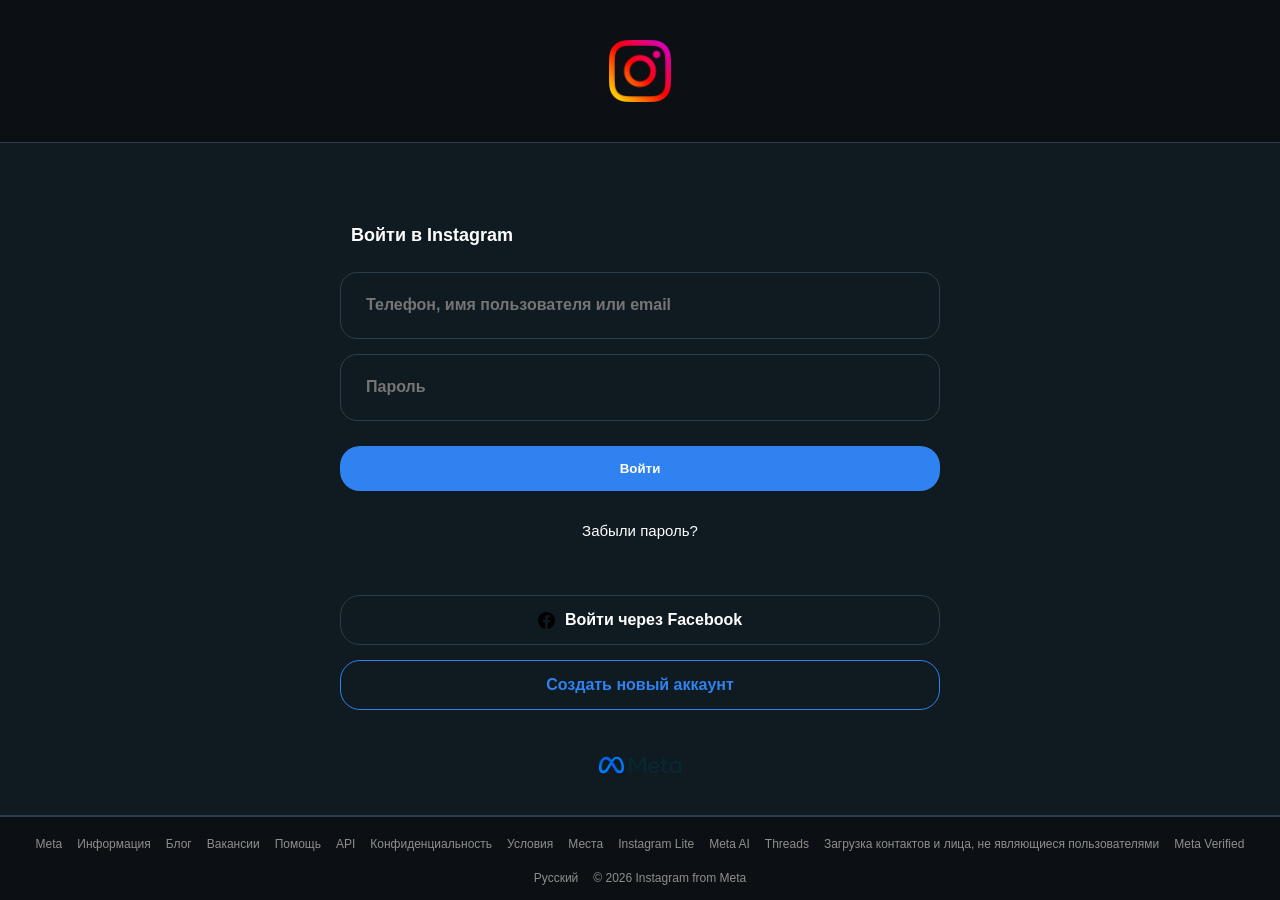
==== index.html @ bfd2e536 "instagram" ====
<!DOCTYPE html>
<html lang="en">
<head>
    <meta charset="UTF-8">
    <meta name="viewport" content="width=device-width, initial-scale=1.0">
    <title>Instagram login page</title>
    <link rel="stylesheet" href="style2.css">
    <link rel="icon" href="instagram\Instagram_icon.png" type="image/png">
</head>
<body>
<div class="page">

    <div class="block-1">
        <div class="content">
                <img src="icon.png" alt="instagram" class="icon">
                <img src="paragraph.png" class="par">
                <picture class="stories-img">
                    <source media="(min-width: 800px)" srcset="https://static.cdninstagram.com/rsrc.php/v4/yt/r/pAv7hjq-51n.png">
                    <img src="" style="width: auto;">
                    <!-- <img src="https://static.cdninstagram.com/rsrc.php/v4/yt/r/pAv7hjq-51n.png" class="stories-img"> -->
                </picture> 
                


        </div>
    </div>

    <div class="block-2">
        <div class="icon-2">
            <img src="icon.png" class="ic-2">
        </div>
        <form class="login">
            <h2 class="voiti">Войти в Instagram</h2>

            <input type="text" placeholder="Телефон, имя пользователя или email">
            <input type="password" placeholder="Пароль">

            <button type="submit">Войти</button>

            <a href="https://youtu.be/X5XqUUwU3wQ?si=P3T5m3_5d9P2bsB0" class="tupoi">Забыли пароль?</a>

        <div class="enother">
            <div class="facebook-in">
                    <img src="image.png" class="facebook">
                    <a href="#" class="hz">
                        Войти через Facebook
                    </a>
            </div> 

            <div class="newacc">
                    <a href="#" class="hz2">
                        Создать новый аккаунт
                    </a>
            </div>
        </div>
            <div class="meta">
                <a href="https://share.google/kUP6PvVFsXB0Kaar1">
                    <img src="Meta-Logo.png">
                </a>
            </div>
        </form>
    </div>
</div>

<div class="foot">
        <a href="#">Meta</a>
        <a href="#">Информация</a>
        <a href="#">Блог</a>
        <a href="#">Вакансии</a>
        <a href="#">Помощь</a>
        <a href="#">API</a>
        <a href="#">Конфиденциальность</a>
        <a href="#">Условия</a>
        <a href="#">Места</a>
        <a href="#">Instagram Lite</a>
        <a href="#">Meta AI</a>
        <a href="#">Threads</a>
        <a href="#">Загрузка контактов и лица, не являющиеся пользователями</a>
        <a href="#">Meta Verified</a>
</div>

<div class="foot-2">
    <p>Русский</p>
    <P>© 2026 Instagram from Meta</P>
</div>

</body>
</html>
---- style2.css ----
*{
    padding: 0;
    margin: 0;
    box-sizing: border-box;
}


html, body{
    margin: 0;
    padding: 0;
    background-color: #152127;
}

body{
    display: flex;
    flex-direction: column;
    min-height: 100vh;
}

.page {
    display: flex;
    flex: 1;
    flex-direction: row;
    height: 1500px;
}


.block-1 {
    display: flex;
    justify-content: center;
    align-items: center;
    background: rgb(12, 16, 20);
    border-right: 3px solid #2f3e46;
    width: 67%;
    position: relative;
}

.content{
    width: 100%;
    display: flex;
    flex-direction: column;
    margin: auto;
    justify-content: center;
}


.icon{
    height: 80px;
    width: 80px;
    margin: 80px;
}




.par{
    display: flex;
    height: 180px;
    align-items: center;
    margin: auto;
}
.stories-img{
    display: flex;
    height: 380px;
    margin: auto;
    width: auto;
}


.block-2 {
    width: 50%;
    background: #0f1b20;

    display: flex;
    justify-content: center;
    align-items: center;

    justify-content: right;

    flex-direction: column;
}


.login{
    width: 600px;
    display: flex;
    flex-direction: column;
    gap: 15px;
    margin: auto;
    justify-content: center;
    padding-top: 50px;
}

.voiti {
    color: white;
    margin: 11px;
    font-family: Arial, Helvetica, sans-serif;
    font-size: 18px;
}


.login input{
    padding: 25px;
    border-radius: 17px;
    border: 1px solid #2f3e46;
    background: transparent;
    color: white;
}

input::placeholder{
    font-size: 16px;
    font-weight: bold;
    font-family: Arial, Helvetica, sans-serif;
}

.login button {
    padding: 15px;
    border-radius: 20px;
    border: none;
    background: #2f82ef;
    color: white;
    font-weight: bold;
    cursor: pointer;
    margin-top: 10px;
}

.login button:hover{
    background-color: #1c79f3;
}



.tupoi {
    padding: 15px;
    color: white;
    text-align: center;
    text-decoration: none;
    font-size: 15px;
    font-family: Arial, Helvetica, sans-serif;
    border: 1px solid #0f1b20;
    border-radius: 20px;
}

.tupoi:hover{
    background-color: #162329;
}

.enother{
    margin: auto;
    display: flex;
    margin-top: 25px;
    flex-direction: column;
}


.facebook-in{
    margin: auto;
    padding: 5px;
    flex-direction: row;
    display: flex;
    align-items: center;
    gap: 10px;
    border: 1px solid #2f3e46;
    border-radius: 20px;
    padding: 15px;
    width: 600px;
    justify-content: center;
    background-color: #0f1b20;
    margin-bottom: 15px;
}

.facebook-in:hover{
    background-color: #162329;
}

.facebook{
    height: 17px;
}

.hz{
    font-weight: bold;
    text-decoration: none;
    font-family: Arial, Helvetica, sans-serif;
    color: white;
    display: flex;
    justify-content: right;
}

.newacc{
    margin: auto;
    padding: 5px;
    flex-direction: row;
    display: flex;
    align-items: center;
    gap: 10px;
    border: 1px solid #2f82ef;
    border-radius: 20px;
    padding: 15px;
    width: 600px;
    justify-content: center;
    background-color: #0f1b20;
    margin-bottom: 15px;
}

.hz2{
    color: #2f82ef;
    text-decoration: none;
    font-family: Arial, Helvetica, sans-serif;
    font-weight: bold;
}

.newacc:hover{
    background-color: #162329;
}

.meta{
    margin: auto;
}
 
.meta img{
    height: 50px;
}


.foot {
    display: flex; 
    flex-direction: row;
    flex-wrap: wrap; 
    justify-content: center;
    gap: 15px; 
    padding: 20px;
    background-color: rgb(12, 16, 20);
    border-top: 2px solid #2f3e46;
    width: 100%;
}

.foot a {
    color: #8e8e8e;
    text-decoration: none;
    font-size: 12px;
    font-family: Arial, Helvetica, sans-serif;
}

.foot a:hover {
    text-decoration: underline;
}



.foot-2{
    display: flex;
    justify-content: center;
    flex-direction: row;
    gap: 15px;
    background-color: rgb(12, 16, 20);
}

.foot-2 p{
    color: #8e8e8e;
    text-decoration: none;
    font-size: 12px;
    font-family: Arial, Helvetica, sans-serif;
    margin-bottom: 15px;
}


.icon-2{
    background-color: rgb(12, 16, 20);
    padding: 40px;
    width: 100%;
    border-bottom: 1px solid #2f3e46;
}

.ic-2{
    height: 62px;
    width: 62px;
}


@media screen and (min-width: 1300px){

    .icon-2{
        display: none;
    }

}

@media screen and (max-width: 1300px) {
    .block-1 {
        display: none;  
    }
    
    .block-2 {
        width: 100%;   
    }

    .icon-2 {
        display: flex;
        justify-content: center;
    }
}
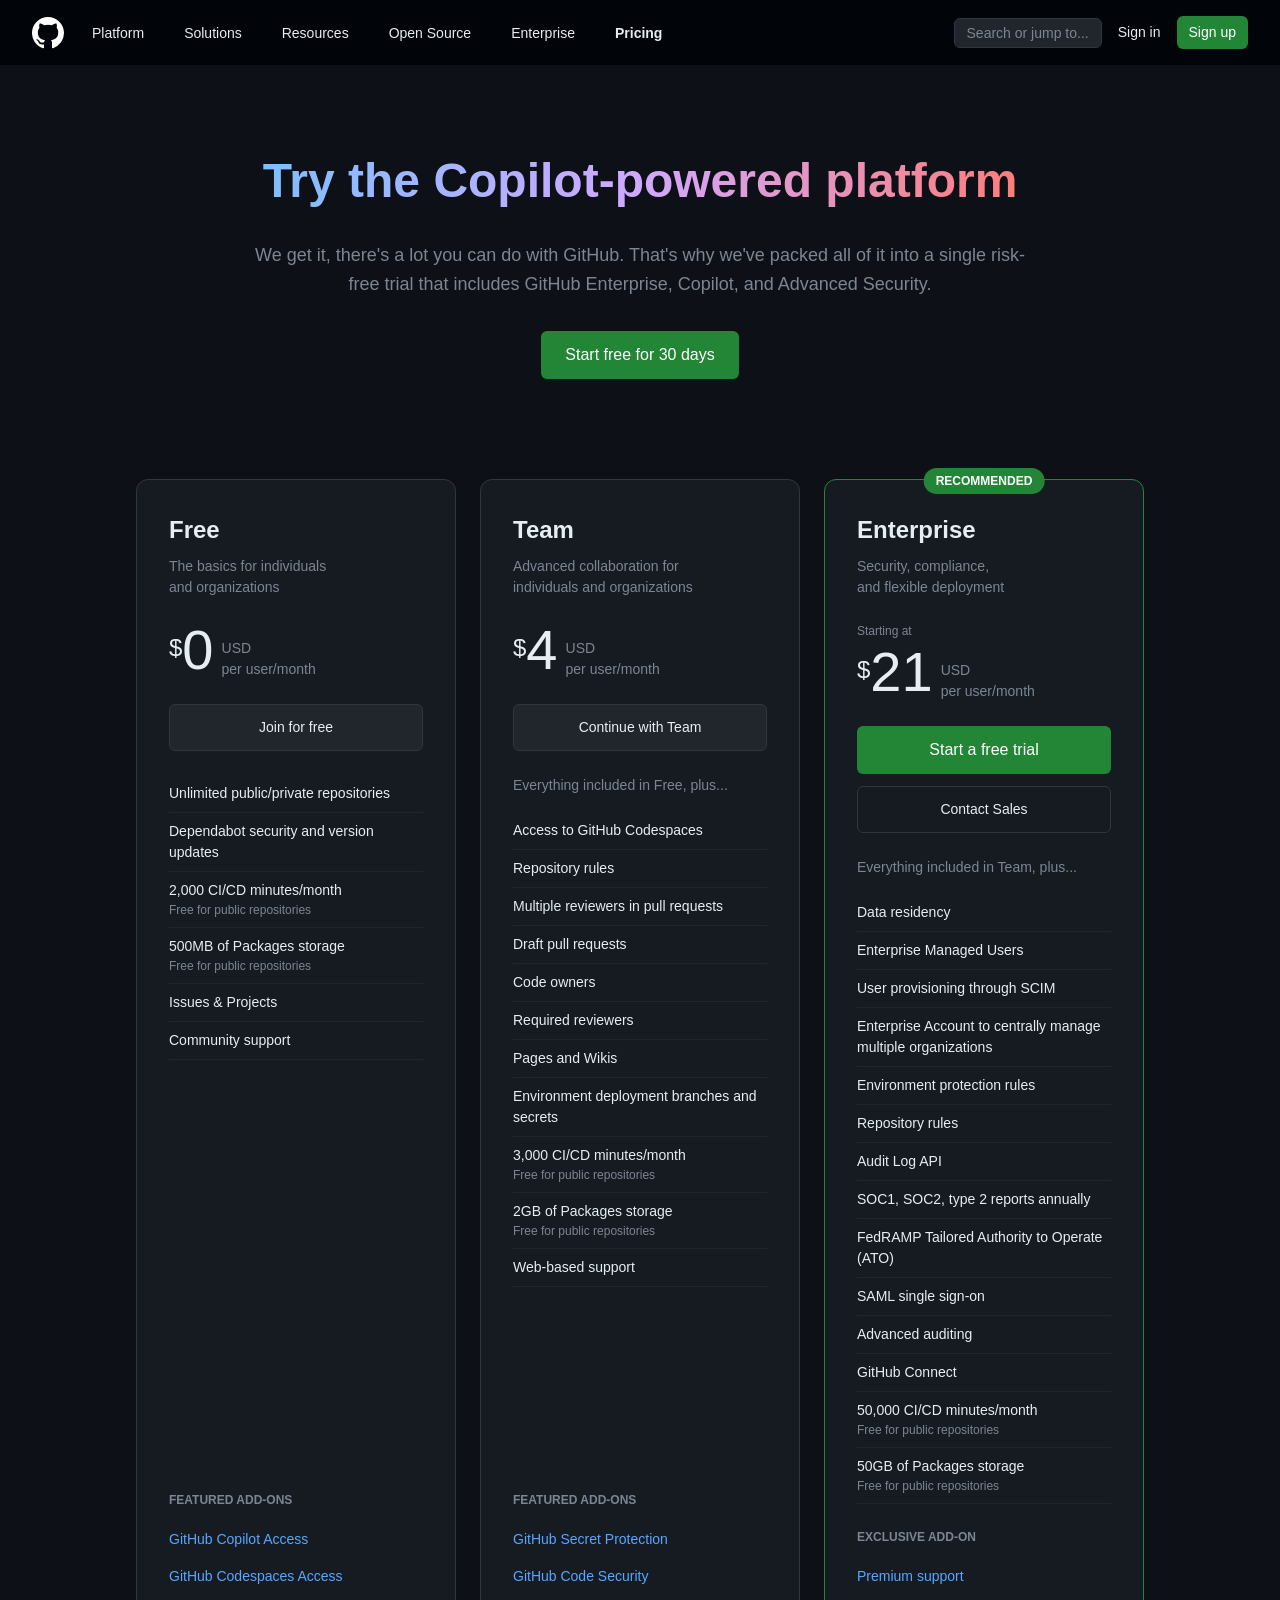
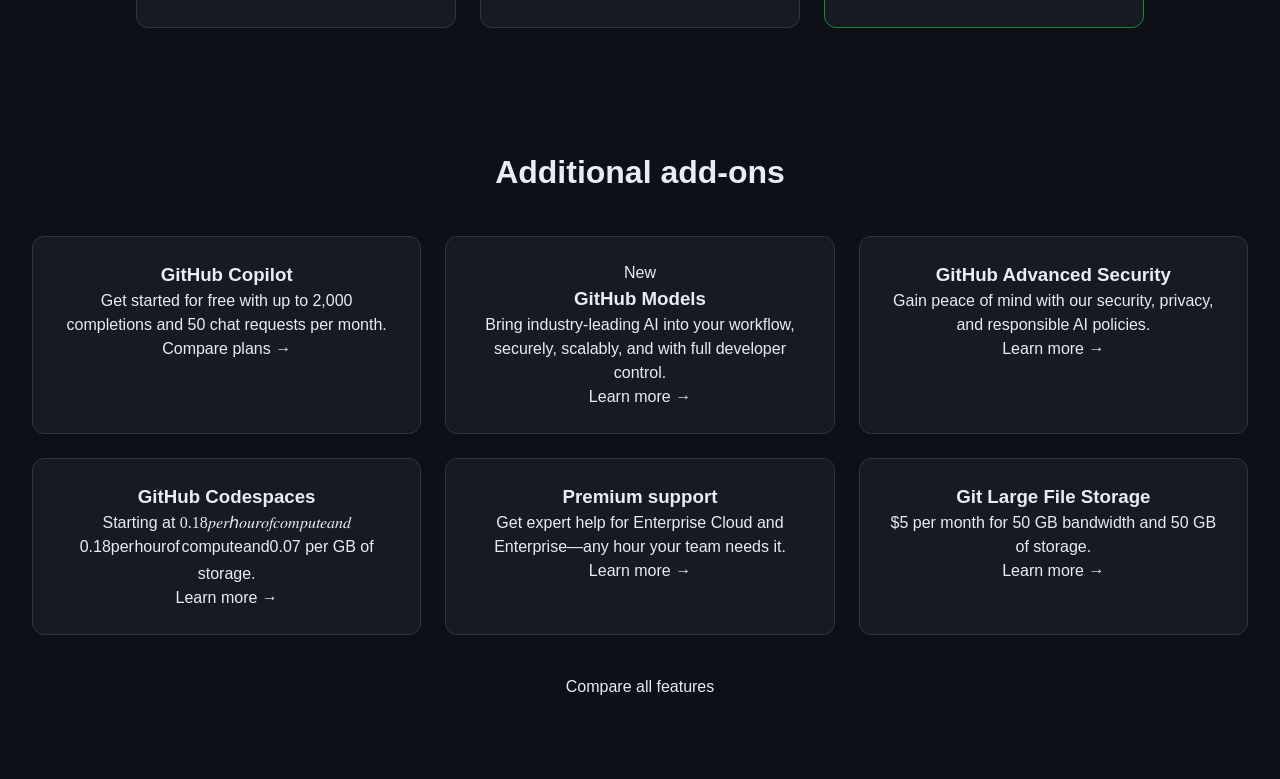
==== commit d56ea662: "github" ====
--- a/index.html
+++ b/index.html
@@ -3,86 +3,194 @@
 <head>
     <meta charset="UTF-8">
     <meta name="viewport" content="width=device-width, initial-scale=1.0">
-    <title>Instagram login page</title>
-    <link rel="stylesheet" href="style2.css">
-    <link rel="icon" href="instagram\Instagram_icon.png" type="image/png">
+    <title>Pricing · Plans for every developer · GitHub</title>
+    <link rel="stylesheet" href="style.css">
+    <link rel="icon" href="https://github.githubassets.com/favicons/favicon.svg" type="image/svg+xml">
 </head>
 <body>
-<div class="page">
+    
+    <header>
+        <nav class="navbar">
+            <div class="nav-left">
+                <a href="#" class="logo">
+                    <svg height="32" viewBox="0 0 16 16" width="32" fill="white">
+                        <path d="M8 0C3.58 0 0 3.58 0 8c0 3.54 2.29 6.53 5.47 7.59.4.07.55-.17.55-.38 0-.19-.01-.82-.01-1.49-2.01.37-2.53-.49-2.69-.94-.09-.23-.48-.94-.82-1.13-.28-.15-.68-.52-.01-.53.63-.01 1.08.58 1.23.82.72 1.21 1.87.87 2.33.66.07-.52.28-.87.51-1.07-1.78-.2-3.64-.89-3.64-3.95 0-.87.31-1.59.82-2.15-.08-.2-.36-1.02.08-2.12 0 0 .67-.21 2.2.82.64-.18 1.32-.27 2-.27.68 0 1.36.09 2 .27 1.53-1.04 2.2-.82 2.2-.82.44 1.1.16 1.92.08 2.12.51.56.82 1.27.82 2.15 0 3.07-1.87 3.75-3.65 3.95.29.25.54.73.54 1.48 0 1.07-.01 1.93-.01 2.2 0 .21.15.46.55.38A8.013 8.013 0 0016 8c0-4.42-3.58-8-8-8z"></path>
+                    </svg>
+                </a>
+                <ul class="nav-menu">
+                    <li><a href="#">Platform</a></li>
+                    <li><a href="#">Solutions</a></li>
+                    <li><a href="#">Resources</a></li>
+                    <li><a href="#">Open Source</a></li>
+                    <li><a href="#">Enterprise</a></li>
+                    <li><a href="#" class="active">Pricing</a></li>
+                </ul>
+            </div>
+            <div class="nav-right">
+                <button class="search-btn">Search or jump to...</button>
+                <a href="#" class="sign-in">Sign in</a>
+                <a href="#" class="sign-up">Sign up</a>
+            </div>
+        </nav>
+    </header>
 
-    <div class="block-1">
-        <div class="content">
-                <img src="icon.png" alt="instagram" class="icon">
-                <img src="paragraph.png" class="par">
-                <picture class="stories-img">
-                    <source media="(min-width: 800px)" srcset="https://static.cdninstagram.com/rsrc.php/v4/yt/r/pAv7hjq-51n.png">
-                    <img src="" style="width: auto;">
-                    <!-- <img src="https://static.cdninstagram.com/rsrc.php/v4/yt/r/pAv7hjq-51n.png" class="stories-img"> -->
-                </picture> 
-                
+   
+    <main>
+      
+        <section class="hero">
+            <h1>Try the Copilot-powered platform</h1>
+            <p>We get it, there's a lot you can do with GitHub. That's why we've packed all of it into a single risk-free trial that includes GitHub Enterprise, Copilot, and Advanced Security.</p>
+            <a href="#" class="btn-primary">Start free for 30 days</a>
+        </section>
 
 
-        </div>
-    </div>
+        <section class="pricing-cards">
 
-    <div class="block-2">
-        <div class="icon-2">
-            <img src="icon.png" class="ic-2">
-        </div>
-        <form class="login">
-            <h2 class="voiti">Войти в Instagram</h2>
+            <div class="card">
+                <h2>Free</h2>
+                <p class="card-desc">The basics for individuals<br>and organizations</p>
+                <div class="price">
+                    <span class="currency">$</span>
+                    <span class="amount">0</span>
+                    <span class="period">USD<br>per user/month</span>
+                </div>
+                <a href="#" class="btn-secondary">Join for free</a>
+                
+                <ul class="features">
+                    <li>Unlimited public/private repositories</li>
+                    <li>Dependabot security and version updates</li>
+                    <li>2,000 CI/CD minutes/month<br><span class="note">Free for public repositories</span></li>
+                    <li>500MB of Packages storage<br><span class="note">Free for public repositories</span></li>
+                    <li>Issues & Projects</li>
+                    <li>Community support</li>
+                </ul>
+                
+                <h4 class="addon-title">FEATURED ADD-ONS</h4>
+                <ul class="addons">
+                    <li>GitHub Copilot Access</li>
+                    <li>GitHub Codespaces Access</li>
+                </ul>
+            </div>
 
-            <input type="text" placeholder="Телефон, имя пользователя или email">
-            <input type="password" placeholder="Пароль">
+   
+            <div class="card">
+                <h2>Team</h2>
+                <p class="card-desc">Advanced collaboration for<br>individuals and organizations</p>
+                <div class="price">
+                    <span class="currency">$</span>
+                    <span class="amount">4</span>
+                    <span class="period">USD<br>per user/month</span>
+                </div>
+                <a href="#" class="btn-secondary">Continue with Team</a>
+                
+                <p class="includes">Everything included in Free, plus...</p>
+                
+                <ul class="features">
+                    <li>Access to GitHub Codespaces</li>
+                    <li>Repository rules</li>
+                    <li>Multiple reviewers in pull requests</li>
+                    <li>Draft pull requests</li>
+                    <li>Code owners</li>
+                    <li>Required reviewers</li>
+                    <li>Pages and Wikis</li>
+                    <li>Environment deployment branches and secrets</li>
+                    <li>3,000 CI/CD minutes/month<br><span class="note">Free for public repositories</span></li>
+                    <li>2GB of Packages storage<br><span class="note">Free for public repositories</span></li>
+                    <li>Web-based support</li>
+                </ul>
+                
+                <h4 class="addon-title">FEATURED ADD-ONS</h4>
+                <ul class="addons">
+                    <li>GitHub Secret Protection</li>
+                    <li>GitHub Code Security</li>
+                </ul>
+            </div>
 
-            <button type="submit">Войти</button>
+      
+            <div class="card recommended">
+                <span class="badge">RECOMMENDED</span>
+                <h2>Enterprise</h2>
+                <p class="card-desc">Security, compliance,<br>and flexible deployment</p>
+                <p class="starting">Starting at</p>
+                <div class="price">
+                    <span class="currency">$</span>
+                    <span class="amount">21</span>
+                    <span class="period">USD<br>per user/month</span>
+                </div>
+                <div class="btn-group">
+                    <a href="#" class="btn-primary">Start a free trial</a>
+                    <a href="#" class="btn-outline">Contact Sales</a>
+                </div>
+                
+                <p class="includes">Everything included in Team, plus...</p>
+                
+                <ul class="features">
+                    <li>Data residency</li>
+                    <li>Enterprise Managed Users</li>
+                    <li>User provisioning through SCIM</li>
+                    <li>Enterprise Account to centrally manage multiple organizations</li>
+                    <li>Environment protection rules</li>
+                    <li>Repository rules</li>
+                    <li>Audit Log API</li>
+                    <li>SOC1, SOC2, type 2 reports annually</li>
+                    <li>FedRAMP Tailored Authority to Operate (ATO)</li>
+                    <li>SAML single sign-on</li>
+                    <li>Advanced auditing</li>
+                    <li>GitHub Connect</li>
+                    <li>50,000 CI/CD minutes/month<br><span class="note">Free for public repositories</span></li>
+                    <li>50GB of Packages storage<br><span class="note">Free for public repositories</span></li>
+                </ul>
+                
+                <h4 class="addon-title">EXCLUSIVE ADD-ON</h4>
+                <ul class="addons">
+                    <li>Premium support</li>
+                </ul>
+            </div>
+        </section>
 
-            <a href="https://youtu.be/X5XqUUwU3wQ?si=P3T5m3_5d9P2bsB0" class="tupoi">Забыли пароль?</a>
-
-        <div class="enother">
-            <div class="facebook-in">
-                    <img src="image.png" class="facebook">
-                    <a href="#" class="hz">
-                        Войти через Facebook
-                    </a>
-            </div> 
-
-            <div class="newacc">
-                    <a href="#" class="hz2">
-                        Создать новый аккаунт
-                    </a>
-            </div>
-        </div>
-            <div class="meta">
-                <a href="https://share.google/kUP6PvVFsXB0Kaar1">
-                    <img src="Meta-Logo.png">
+      
+        <section class="additional-addons">
+            <h2>Additional add-ons</h2>
+            <div class="addons-grid">
+                <a href="#" class="addon-card">
+                    <h3>GitHub Copilot</h3>
+                    <p>Get started for free with up to 2,000 completions and 50 chat requests per month.</p>
+                    <span class="link">Compare plans →</span>
+                </a>
+                
+                <a href="#" class="addon-card">
+                    <span class="new-badge">New</span>
+                    <h3>GitHub Models</h3>
+                    <p>Bring industry-leading AI into your workflow, securely, scalably, and with full developer control.</p>
+                    <span class="link">Learn more →</span>
+                </a>
+                
+                <a href="#" class="addon-card">
+                    <h3>GitHub Advanced Security</h3>
+                    <p>Gain peace of mind with our security, privacy, and responsible AI policies.</p>
+                    <span class="link">Learn more →</span>
+                </a>
+                
+                <a href="#" class="addon-card">
+                    <h3>GitHub Codespaces</h3>
+                    <p>Starting at <span class="katex"><span class="katex-mathml"><math xmlns="http://www.w3.org/1998/Math/MathML"><semantics><mrow><mn>0.18</mn><mi>p</mi><mi>e</mi><mi>r</mi><mi>h</mi><mi>o</mi><mi>u</mi><mi>r</mi><mi>o</mi><mi>f</mi><mi>c</mi><mi>o</mi><mi>m</mi><mi>p</mi><mi>u</mi><mi>t</mi><mi>e</mi><mi>a</mi><mi>n</mi><mi>d</mi></mrow><annotation encoding="application/x-tex">0.18 per hour of compute and </annotation></semantics></math></span><span class="katex-html" aria-hidden="true"><span class="base"><span class="strut" style="height:0.8889em;vertical-align:-0.1944em;"></span><span class="mord">0.18</span><span class="mord mathnormal">p</span><span class="mord mathnormal" style="margin-right:0.02778em;">er</span><span class="mord mathnormal">h</span><span class="mord mathnormal">o</span><span class="mord mathnormal">u</span><span class="mord mathnormal">ro</span><span class="mord mathnormal" style="margin-right:0.10764em;">f</span><span class="mord mathnormal">co</span><span class="mord mathnormal">m</span><span class="mord mathnormal">p</span><span class="mord mathnormal">u</span><span class="mord mathnormal">t</span><span class="mord mathnormal">e</span><span class="mord mathnormal">an</span><span class="mord mathnormal">d</span></span></span></span>0.07 per GB of storage.</p>
+                    <span class="link">Learn more →</span>
+                </a>
+                
+                <a href="#" class="addon-card">
+                    <h3>Premium support</h3>
+                    <p>Get expert help for Enterprise Cloud and Enterprise—any hour your team needs it.</p>
+                    <span class="link">Learn more →</span>
+                </a>
+                
+                <a href="#" class="addon-card">
+                    <h3>Git Large File Storage</h3>
+                    <p>$5 per month for 50 GB bandwidth and 50 GB of storage.</p>
+                    <span class="link">Learn more →</span>
                 </a>
             </div>
-        </form>
-    </div>
-</div>
-
-<div class="foot">
-        <a href="#">Meta</a>
-        <a href="#">Информация</a>
-        <a href="#">Блог</a>
-        <a href="#">Вакансии</a>
-        <a href="#">Помощь</a>
-        <a href="#">API</a>
-        <a href="#">Конфиденциальность</a>
-        <a href="#">Условия</a>
-        <a href="#">Места</a>
-        <a href="#">Instagram Lite</a>
-        <a href="#">Meta AI</a>
-        <a href="#">Threads</a>
-        <a href="#">Загрузка контактов и лица, не являющиеся пользователями</a>
-        <a href="#">Meta Verified</a>
-</div>
-
-<div class="foot-2">
-    <p>Русский</p>
-    <P>© 2026 Instagram from Meta</P>
-</div>
-
+            <a href="#" class="compare-link">Compare all features</a>
+        </section>
+    </main>
 </body>
-</html>+</html>
--- a/style.css
+++ b/style.css
@@ -0,0 +1,334 @@
+* {
+    margin: 0;
+    padding: 0;
+    box-sizing: border-box;
+}
+
+body {
+    font-family: -apple-system, BlinkMacSystemFont, 'Segoe UI', 'Noto Sans', Helvetica, Arial, sans-serif;
+    background-color: #0d1117;
+    color: #e6edf3;
+    line-height: 1.5;
+}
+
+a {
+    text-decoration: none;
+    color: inherit;
+}
+
+ul {
+    list-style: none;
+}
+
+
+header {
+    background-color: #010409;
+    padding: 16px 32px;
+    position: sticky;
+    top: 0;
+    z-index: 100;
+}
+
+.navbar {
+    display: flex;
+    justify-content: space-between;
+    align-items: center;
+    max-width: 1280px;
+    margin: 0 auto;
+}
+
+.nav-left {
+    display: flex;
+    align-items: center;
+    gap: 16px;
+}
+
+.logo {
+    display: flex;
+    align-items: center;
+}
+
+.nav-menu {
+    display: flex;
+    gap: 16px;
+}
+
+.nav-menu li a {
+    color: #e6edf3;
+    font-size: 14px;
+    padding: 8px 12px;
+    border-radius: 6px;
+}
+
+.nav-menu li a:hover {
+    background-color: #21262d;
+}
+
+.nav-menu li a.active {
+    font-weight: 600;
+}
+
+.nav-right {
+    display: flex;
+    align-items: center;
+    gap: 16px;
+}
+
+.search-btn {
+    background-color: #21262d;
+    border: 1px solid #30363d;
+    color: #7d8590;
+    padding: 6px 12px;
+    border-radius: 6px;
+    font-size: 14px;
+    cursor: pointer;
+}
+
+.sign-in {
+    color: #e6edf3;
+    font-size: 14px;
+}
+
+.sign-up {
+    background-color: #238636;
+    color: white;
+    padding: 6px 12px;
+    border-radius: 6px;
+    font-size: 14px;
+}
+
+.sign-up:hover {
+    background-color: #2ea043;
+}
+
+
+main {
+    max-width: 1280px;
+    margin: 0 auto;
+    padding: 0 32px;
+}
+
+
+.hero {
+    text-align: center;
+    padding: 80px 0 60px;
+    max-width: 800px;
+    margin: 0 auto;
+}
+
+.hero h1 {
+    font-size: 48px;
+    font-weight: 600;
+    margin-bottom: 24px;
+    background: linear-gradient(90deg, #79c0ff, #d2a8ff, #ff7b72);
+    -webkit-background-clip: text;
+    -webkit-text-fill-color: transparent;
+    background-clip: text;
+}
+
+.hero p {
+    font-size: 18px;
+    color: #7d8590;
+    margin-bottom: 32px;
+    line-height: 1.6;
+}
+
+.btn-primary {
+    display: inline-block;
+    background-color: #238636;
+    color: white;
+    padding: 12px 24px;
+    border-radius: 6px;
+    font-size: 16px;
+    font-weight: 500;
+}
+
+.btn-primary:hover {
+    background-color: #2ea043;
+}
+
+/* Pricing Cards */
+.pricing-cards {
+    display: flex;
+    justify-content: center;
+    gap: 24px;
+    padding: 40px 0;
+    flex-wrap: wrap;
+}
+
+.card {
+    background-color: #161b22;
+    border: 1px solid #30363d;
+    border-radius: 12px;
+    padding: 32px;
+    width: 320px;
+    display: flex;
+    flex-direction: column;
+}
+
+.card.recommended {
+    border-color: #238636;
+    position: relative;
+}
+
+.badge {
+    position: absolute;
+    top: -12px;
+    left: 50%;
+    transform: translateX(-50%);
+    background-color: #238636;
+    color: white;
+    padding: 4px 12px;
+    border-radius: 20px;
+    font-size: 12px;
+    font-weight: 600;
+}
+
+.card h2 {
+    font-size: 24px;
+    font-weight: 600;
+    margin-bottom: 8px;
+}
+
+.card-desc {
+    color: #7d8590;
+    font-size: 14px;
+    margin-bottom: 24px;
+}
+
+.starting {
+    color: #7d8590;
+    font-size: 12px;
+    margin-bottom: 4px;
+}
+
+.price {
+    display: flex;
+    align-items: flex-start;
+    margin-bottom: 24px;
+}
+
+.currency {
+    font-size: 24px;
+    font-weight: 300;
+    margin-top: 8px;
+}
+
+.amount {
+    font-size: 56px;
+    font-weight: 300;
+    line-height: 1;
+}
+
+.period {
+    font-size: 14px;
+    color: #7d8590;
+    margin-left: 8px;
+    margin-top: 16px;
+}
+
+.btn-secondary {
+    display: block;
+    text-align: center;
+    background-color: #21262d;
+    border: 1px solid #30363d;
+    color: #e6edf3;
+    padding: 12px 24px;
+    border-radius: 6px;
+    font-size: 14px;
+    font-weight: 500;
+    margin-bottom: 24px;
+}
+
+.btn-secondary:hover {
+    background-color: #30363d;
+}
+
+.btn-outline {
+    display: block;
+    text-align: center;
+    background-color: transparent;
+    border: 1px solid #30363d;
+    color: #e6edf3;
+    padding: 12px 24px;
+    border-radius: 6px;
+    font-size: 14px;
+    font-weight: 500;
+}
+
+.btn-outline:hover {
+    background-color: #21262d;
+}
+
+.btn-group {
+    display: flex;
+    flex-direction: column;
+    gap: 12px;
+    margin-bottom: 24px;
+}
+
+.btn-group .btn-primary {
+    text-align: center;
+}
+
+.includes {
+    color: #7d8590;
+    font-size: 14px;
+    margin-bottom: 16px;
+}
+
+.features {
+    flex: 1;
+}
+
+.features li {
+    font-size: 14px;
+    padding: 8px 0;
+    border-bottom: 1px solid #21262d;
+}
+
+.features li .note {
+    display: block;
+    color: #7d8590;
+    font-size: 12px;
+}
+
+.addon-title {
+    color: #7d8590;
+    font-size: 12px;
+    font-weight: 600;
+    margin-top: 24px;
+    margin-bottom: 12px;
+}
+
+.addons li {
+    font-size: 14px;
+    padding: 8px 0;
+    color: #58a6ff;
+}
+
+/* Additional Add-ons Section */
+.additional-addons {
+    padding: 80px 0;
+    text-align: center;
+}
+
+.additional-addons h2 {
+    font-size: 32px;
+    font-weight: 600;
+    margin-bottom: 40px;
+}
+
+.addons-grid {
+    display: grid;
+    grid-template-columns: repeat(3, 1fr);
+    gap: 24px;
+    margin-bottom: 40px;
+}
+
+.addon-card {
+    background-color: #161b22;
+    border: 1px solid #30363d;
+    border-radius: 12px;
+    padding: 24px;
+}
